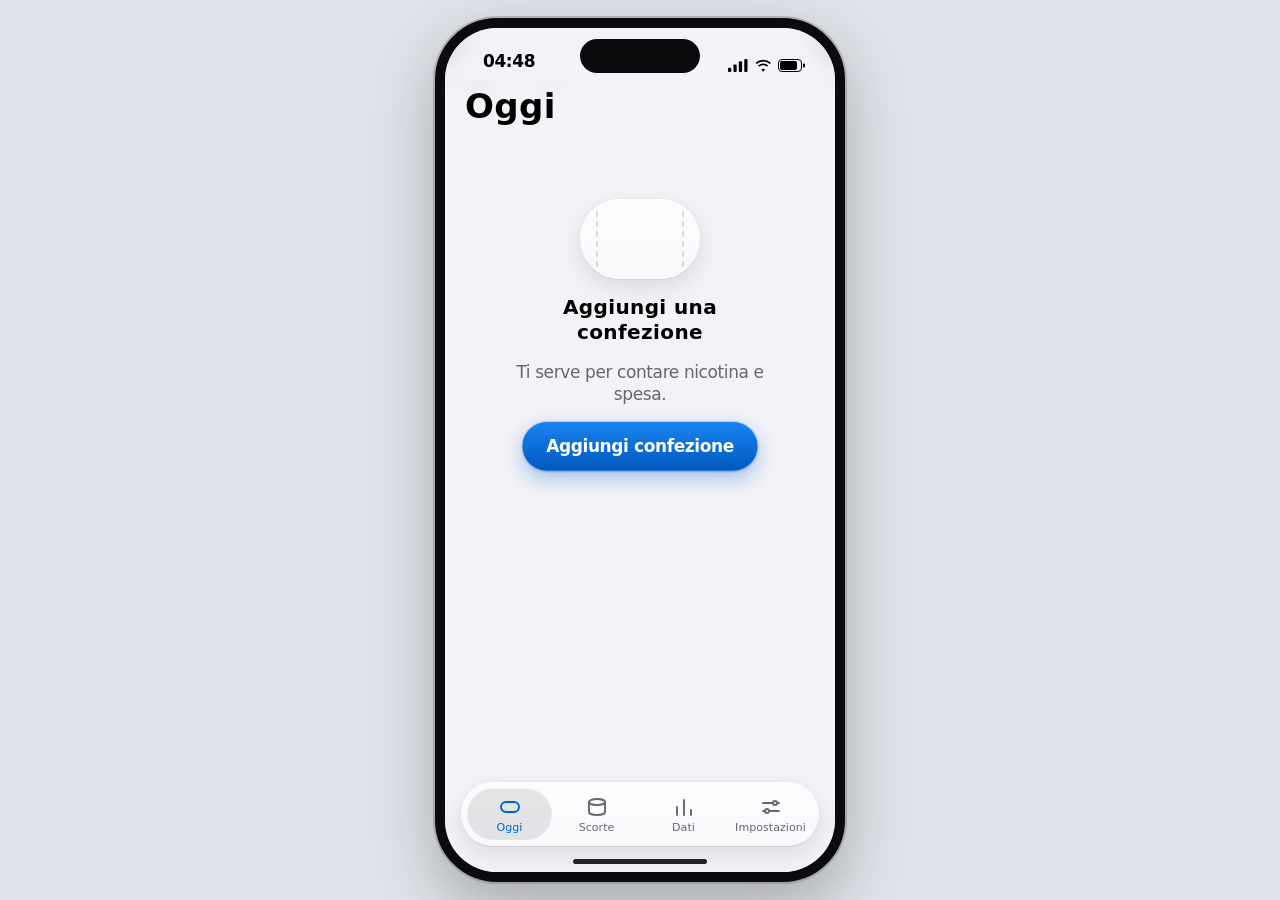
==== index.html @ 6a6a941c "Snus Tracker 1.0: PWA e server delle notifiche Co-Authored-By: Claude Opus 5.5 <noreply@anthropic.co" ====
<!DOCTYPE html>
<html lang="it">
<head>
<meta charset="utf-8">
<meta name="viewport" content="width=device-width,initial-scale=1,viewport-fit=cover">
<title>Snus Tracker</title>
<meta name="description" content="Tieni il conto di bustine, nicotina e spesa.">
<meta name="theme-color" content="#f2f2f7">
<meta name="apple-mobile-web-app-capable" content="yes">
<meta name="mobile-web-app-capable" content="yes">
<meta name="apple-mobile-web-app-status-bar-style" content="black-translucent">
<meta name="apple-mobile-web-app-title" content="Snus Tracker">
<meta name="format-detection" content="telephone=no">
<link rel="manifest" href="manifest.webmanifest">
<link rel="icon" href="icons/icon-192.png" type="image/png">
<link rel="apple-touch-icon" href="icons/icon-180.png">
<style>
/* Snus Tracker — prototipo in stile iOS con Liquid Glass.
   Il vetro (sfocatura + riflesso) è riservato a controlli e navigazione; i contenuti stanno su superfici piene, come nelle app di sistema. */
:root{
  --bg:#f2f2f7;--surface:#ffffff;--ink:#000000;--ink-muted:#66666d;--sep:rgba(60,60,67,.16);--fill:rgba(120,120,128,.16);
  --tint:#007aff;--tint-text:#0062cc;--tint-soft:rgba(0,122,255,.12);
  --c-wait:#007aff;--c-active:#d35f00;--c-ready:#34c759;--on-ready:#0a2a12;
  --alert:#d70015;--alert-soft:rgba(215,0,21,.10);
  --data:#007aff;--scrim:rgba(0,0,0,.28);
  --glass-a:rgba(255,255,255,.80);--glass-b:rgba(255,255,255,.52);
  --glass-edge:inset 0 0 0 .5px rgba(255,255,255,.7),inset 0 1px 0 rgba(255,255,255,.95);
  --glass-shadow:0 0 0 .5px rgba(0,0,0,.06),0 1px 2px rgba(0,0,0,.06),0 8px 24px rgba(0,0,0,.10);
  --glass-strong-a:rgba(255,255,255,.86);--glass-strong-b:rgba(255,255,255,.70);
  --lens:rgba(120,120,128,.18);
  --stage:#dfe2e8;--bezel:#0b0b0e;
  --space-1:4px;--space-2:8px;--space-3:12px;--space-4:16px;--space-5:24px;--space-6:32px;--space-7:48px;
  --touch-min:44px;--control-height:50px;
  --font-sans:-apple-system,BlinkMacSystemFont,"SF Pro Text","SF Pro Display",system-ui,"Helvetica Neue",Arial,sans-serif;
  --status:54px;--tab-bottom:26px;--tabspace:112px;
  color-scheme:light;
}
@media (prefers-color-scheme: dark){
  :root:not([data-theme="light"]){
    --bg:#000000;--surface:#1c1c1e;--ink:#ffffff;--ink-muted:#a1a1a8;--sep:rgba(84,84,88,.6);--fill:rgba(120,120,128,.32);
    --tint:#0a84ff;--tint-text:#409cff;--tint-soft:rgba(10,132,255,.22);
    --c-wait:#0a84ff;--c-active:#ff9f0a;--c-ready:#30d158;--on-ready:#06210d;
    --alert:#ff6961;--alert-soft:rgba(255,105,97,.16);
    --data:#0a84ff;--scrim:rgba(0,0,0,.5);
    --glass-a:rgba(120,120,128,.40);--glass-b:rgba(70,70,76,.34);
    --glass-edge:inset 0 0 0 .5px rgba(255,255,255,.20),inset 0 1px 0 rgba(255,255,255,.30);
    --glass-shadow:0 0 0 .5px rgba(0,0,0,.4),0 8px 24px rgba(0,0,0,.5);
    --glass-strong-a:rgba(60,60,64,.82);--glass-strong-b:rgba(44,44,48,.74);
    --lens:rgba(255,255,255,.16);
    --stage:#0a0a0d;
    color-scheme:dark;
  }
}
:root[data-theme="dark"]{
  --bg:#000000;--surface:#1c1c1e;--ink:#ffffff;--ink-muted:#a1a1a8;--sep:rgba(84,84,88,.6);--fill:rgba(120,120,128,.32);
  --tint:#0a84ff;--tint-text:#409cff;--tint-soft:rgba(10,132,255,.22);
  --c-wait:#0a84ff;--c-active:#ff9f0a;--c-ready:#30d158;--on-ready:#06210d;
  --alert:#ff6961;--alert-soft:rgba(255,105,97,.16);
  --data:#0a84ff;--scrim:rgba(0,0,0,.5);
  --glass-a:rgba(120,120,128,.40);--glass-b:rgba(70,70,76,.34);
  --glass-edge:inset 0 0 0 .5px rgba(255,255,255,.20),inset 0 1px 0 rgba(255,255,255,.30);
  --glass-shadow:0 0 0 .5px rgba(0,0,0,.4),0 8px 24px rgba(0,0,0,.5);
  --glass-strong-a:rgba(60,60,64,.82);--glass-strong-b:rgba(44,44,48,.74);
  --lens:rgba(255,255,255,.16);
  --stage:#0a0a0d;
  color-scheme:dark;
}
*,*::before,*::after{box-sizing:border-box}
html,body{height:100%}
body{margin:0;background:var(--stage);color:var(--ink);font-family:var(--font-sans);-webkit-font-smoothing:antialiased;overflow:hidden}
button{font-family:inherit;color:inherit}
h1,h2,h3,p,ul{margin:0}
ul{padding:0;list-style:none}
:focus-visible{outline:3px solid var(--tint);outline-offset:2px}
.num,.text-timer,.text-figure{font-variant-numeric:tabular-nums}
.muted{color:var(--ink-muted)}

/* tipografia (stili di testo iOS) */
.large-title{font-size:34px;line-height:41px;font-weight:700;letter-spacing:.37px}
.unit{font-size:.55em;font-weight:600;color:var(--ink-muted);letter-spacing:0}
.ds-tile .text-title{white-space:nowrap}
.text-title{font-size:28px;line-height:34px;font-weight:700;letter-spacing:.36px}
.text-heading{font-size:20px;line-height:25px;font-weight:600;letter-spacing:.38px}
.text-body{font-size:17px;line-height:22px;font-weight:400;letter-spacing:-.4px}
.text-body-strong{font-size:17px;line-height:22px;font-weight:600;letter-spacing:-.4px}
.text-button{font-size:17px;line-height:22px;font-weight:600;letter-spacing:-.4px}
.text-detail{font-size:15px;line-height:20px;font-weight:400;letter-spacing:-.24px}
.text-label{font-size:13px;line-height:18px;font-weight:400;letter-spacing:-.08px}
.text-timer{font-size:64px;line-height:68px;font-weight:300;letter-spacing:-1px}
.ds-icon{width:24px;height:24px;fill:none;stroke:currentColor;stroke-width:1.9;stroke-linecap:round;stroke-linejoin:round;flex:none}

/* vetro: sfocatura dello sfondo, riflesso sul bordo e ombra morbida */
.ds-button--secondary,.ds-button--danger,.ds-tabbar,.ds-stepper button,.toast,.ds-notif,.ds-sheet{
  background:linear-gradient(180deg,var(--glass-a),var(--glass-b));
  -webkit-backdrop-filter:blur(22px) saturate(180%);backdrop-filter:blur(22px) saturate(180%);
  box-shadow:var(--glass-edge),var(--glass-shadow);
}

/* scena e cornice */
.stage{height:100%;display:flex;align-items:center;justify-content:center;gap:48px;padding-block:16px;padding-left:max(16px,env(safe-area-inset-left,0px));padding-right:max(16px,env(safe-area-inset-right,0px))}
.fit{width:calc(410px * var(--fit,1));height:calc(864px * var(--fit,1));flex:none}
.device{position:relative;width:410px;height:864px;border:10px solid var(--bezel);border-radius:62px;background:var(--bezel);transform:scale(var(--fit,1));transform-origin:top left;box-shadow:0 0 0 2px rgba(120,120,128,.4),0 24px 60px rgba(0,0,0,.25)}
.island{position:absolute;top:11px;left:50%;width:120px;height:34px;margin-left:-60px;border-radius:999px;background:var(--bezel);z-index:8}
.screen{position:relative;width:100%;height:100%;border-radius:52px;overflow:hidden;background:var(--bg)}
.scene{position:absolute;inset:0;z-index:0;pointer-events:none;overflow:hidden}
.scene svg{display:block;width:100%;height:100%}
:root[data-theme="dark"] .scene svg{filter:brightness(.62) saturate(.9)}
@media (prefers-color-scheme: dark){:root:not([data-theme="light"]) .scene svg{filter:brightness(.62) saturate(.9)}}
#screen[data-scene="0"] .scene{display:none}
#screen[data-scene="1"]{background:linear-gradient(180deg,var(--s-bg),var(--s-bg2))}
#screen[data-scene="1"] .tabfade{display:none}
#screen{--s-bg:var(--sl-bg);--s-bg2:var(--sl-bg2);--s-lid:var(--sl-lid);--s-lidhi:var(--sl-lidhi);--s-wall:var(--sl-wall);--s-wallhi:var(--sl-wallhi);--s-edge:var(--sl-edge);--s-ink:var(--sl-ink);--s-pouch:var(--sl-pouch);--s-pouchlo:var(--sl-pouchlo);--s-shadow:var(--sl-shadow);--s-fx1:var(--sl-fx1);--s-fx2:var(--sl-fx2);--s-fx3:var(--sl-fx3);--s-fx4:var(--sl-fx4)}
:root[data-theme="dark"] #screen{--s-bg:var(--sd-bg);--s-bg2:var(--sd-bg2);--s-lid:var(--sd-lid);--s-lidhi:var(--sd-lidhi);--s-wall:var(--sd-wall);--s-wallhi:var(--sd-wallhi);--s-edge:var(--sd-edge);--s-ink:var(--sd-ink);--s-pouch:var(--sd-pouch);--s-pouchlo:var(--sd-pouchlo);--s-shadow:var(--sd-shadow);--s-fx1:var(--sd-fx1);--s-fx2:var(--sd-fx2);--s-fx3:var(--sd-fx3);--s-fx4:var(--sd-fx4)}
@media (prefers-color-scheme: dark){:root:not([data-theme="light"]) #screen{--s-bg:var(--sd-bg);--s-bg2:var(--sd-bg2);--s-lid:var(--sd-lid);--s-lidhi:var(--sd-lidhi);--s-wall:var(--sd-wall);--s-wallhi:var(--sd-wallhi);--s-edge:var(--sd-edge);--s-ink:var(--sd-ink);--s-pouch:var(--sd-pouch);--s-pouchlo:var(--sd-pouchlo);--s-shadow:var(--sd-shadow);--s-fx1:var(--sd-fx1);--s-fx2:var(--sd-fx2);--s-fx3:var(--sd-fx3);--s-fx4:var(--sd-fx4)}}
#screen[data-scene="1"] .oggi__count--pack{text-shadow:0 0 10px var(--s-bg),0 0 3px var(--s-bg)}
/* barra delle schede sopra lo sfondo illustrato: vetro più pieno e etichette scure */
#screen[data-scene="1"] .ds-tabbar{background:linear-gradient(180deg,var(--glass-strong-a),var(--glass-strong-b));-webkit-backdrop-filter:blur(30px) saturate(160%);backdrop-filter:blur(30px) saturate(160%)}
#screen[data-scene="1"] .ds-tab:not([aria-current="page"]){color:var(--ink);font-weight:600}
.status{position:absolute;top:0;left:0;right:0;height:var(--status);z-index:3;display:flex;align-items:flex-end;justify-content:space-between;padding:0 30px 10px 38px;color:var(--ink);pointer-events:none}
.status::before{content:"";position:absolute;inset:0 0 -14px 0;z-index:-1;background:linear-gradient(var(--bg),color-mix(in srgb,var(--bg) 70%,transparent) 65%,transparent);-webkit-backdrop-filter:blur(10px);backdrop-filter:blur(10px);-webkit-mask-image:linear-gradient(#000 70%,transparent);mask-image:linear-gradient(#000 70%,transparent)}
.status__icons{display:flex;gap:6px;align-items:center}
.status__icons svg{height:13px;width:auto;fill:currentColor}
.view{position:absolute;inset:0;overflow-y:auto;overscroll-behavior:contain;scrollbar-width:none;padding-top:var(--status);padding-bottom:var(--tabspace)}
.view::-webkit-scrollbar{display:none}
.home-ind{position:absolute;bottom:8px;left:50%;width:134px;height:5px;margin-left:-67px;border-radius:999px;background:var(--ink);opacity:.85;z-index:7;pointer-events:none}

/* pannello del prototipo (solo schermi larghi) */
.panel{width:300px;display:flex;flex-direction:column;gap:var(--space-5);color:var(--ink)}
.panel h2{font-size:20px;line-height:25px;font-weight:600}
.panel__group{display:flex;flex-direction:column;gap:var(--space-2)}
.panel__jumps{display:flex;gap:var(--space-2);flex-wrap:wrap}
.panel .ds-button{min-height:var(--touch-min);padding:0 var(--space-4)}

/* oggi */
.oggi{display:flex;flex-direction:column;min-height:100%;padding:var(--space-1) 20px var(--space-3);gap:var(--space-5)}
.oggi__pouch{display:flex;justify-content:center;align-items:center;flex:1;margin-top:0}
.packcan{position:relative;display:block;width:min(100%,288px);aspect-ratio:1;padding:0;border:0;background:none;cursor:pointer;-webkit-tap-highlight-color:transparent;color:var(--ink)}
.packcan svg{display:block;width:100%;height:100%;overflow:visible;transition:transform .18s ease}
.packcan:active svg{transform:scale(.97)}
.packcan:focus-visible{outline:3px solid var(--accent,#0a84ff);outline-offset:6px;border-radius:24px}
.packcan.is-new{animation:pk .5s ease-out}
.packcan__chev-unused{position:absolute;right:10px;bottom:14px;width:36px;height:36px;border-radius:50%;display:grid;place-items:center;background:color-mix(in srgb,var(--surface) 78%,transparent);-webkit-backdrop-filter:blur(14px);backdrop-filter:blur(14px);box-shadow:0 2px 10px rgba(0,0,0,.18),inset 0 0 0 .5px rgba(255,255,255,.6);color:var(--ink)}
.packcan__chev .ds-icon{width:18px;height:18px;transform:rotate(90deg)}
.oggi__info{display:flex;flex-direction:column;align-items:center;gap:0;text-align:center}
.oggi__actions{display:flex;flex-direction:column;align-items:center;gap:var(--space-3);margin-top:auto}
.oggi__actions .ds-button--block{width:100%}
.page__head .large-title{flex:none}
.oggi__count{display:inline-flex;align-items:center;gap:var(--space-1);min-height:var(--touch-min);padding:0 var(--space-3);border:0;border-radius:999px;background:transparent;color:var(--ink-muted);cursor:pointer;-webkit-tap-highlight-color:transparent}
.oggi__count:active{background:var(--fill)}
.mini{position:relative;flex:none;width:52px;height:52px;display:grid;place-items:center;padding:0;border:0;border-radius:50%;background:transparent;color:var(--ink);cursor:pointer;-webkit-tap-highlight-color:transparent}
.mini svg{position:absolute;inset:0;width:100%;height:100%}
.mini__track{fill:none;stroke:var(--fill);stroke-width:4}
.mini__arc{fill:none;stroke:var(--ink-muted);stroke-width:4;stroke-linecap:round}
.mini__n{position:relative;font-size:13px;line-height:16px;font-weight:600;letter-spacing:-.2px}
.mini__n--s{font-size:11px;letter-spacing:-.3px}
.mini:active{background:var(--fill)}
.oggi__count--pack{color:var(--ink)}
.oggi__count--pack .ds-icon{color:var(--ink-muted)}
.oggi__count--pack.is-new{animation:pk .5s ease-out}
@keyframes pk{from{opacity:0;transform:translateY(5px)}to{opacity:1;transform:none}}
.oggi__count .ds-icon{width:16px;height:16px}
.ds-stock{position:relative}
.ds-stock__main{padding-right:60px}
.ds-stock__more{position:absolute;top:var(--space-2);right:var(--space-2);width:44px;height:44px;display:grid;place-items:center;border:0;border-radius:50%;background:transparent;color:var(--ink-muted);cursor:pointer;-webkit-tap-highlight-color:transparent}
.ds-stock__more:active{background:var(--fill)}
.entries{list-style:none;margin:0 0 var(--space-2);padding:0;background:var(--surface);border-radius:18px;overflow:hidden}
.swipe{position:relative;overflow:hidden;border-top:.5px solid var(--sep)}
.swipe:first-child{border-top:0}
.swipe__row{position:relative;display:flex;align-items:center;gap:var(--space-3);min-height:56px;padding:0 var(--space-4);background:var(--surface);touch-action:pan-y;-webkit-user-select:none;user-select:none}
.swipe.sw .swipe__act,.swipe:focus-within .swipe__act{opacity:1}
.swipe:focus-within .swipe__row{transform:translateX(-88px);transition:transform .22s ease-out}
.swipe__act{opacity:0;position:absolute;top:0;right:0;bottom:0;width:88px;display:grid;place-items:center;border:0;background:#c8102e;color:#fff;cursor:pointer}
.entry__t{width:48px;flex:none;color:var(--ink-muted)}
.entry__n{flex:1;min-width:0;overflow:hidden;text-overflow:ellipsis;white-space:nowrap}
.entry__mg{flex:none}
.ds-list{background:var(--surface);border-radius:18px;overflow:hidden;margin-bottom:var(--space-2)}
.ds-list__row{display:flex;align-items:center;gap:var(--space-3);width:100%;min-height:64px;padding:var(--space-2) var(--space-4);border:0;background:transparent;color:var(--ink);text-align:left;cursor:pointer;-webkit-tap-highlight-color:transparent}
.ds-list__row + .ds-list__row{border-top:.5px solid var(--sep)}
.ds-list__row:active{background:var(--fill)}
.ds-list__text{flex:1;min-width:0;display:flex;flex-direction:column}
.ds-list__side{flex:none;color:var(--ink-muted)}
.ds-list__check{flex:none;width:24px;height:24px;color:var(--tint)}
.ds-list__check .ds-icon{stroke-width:2.6}
.ds-sheet .ds-list,.ds-sheet .entries{margin-left:calc(var(--space-3) * -1);margin-right:calc(var(--space-3) * -1)}
.oggi__count--pack .ds-icon{flex:none}
.ds-sheet__title + .ds-list{margin-top:var(--space-3)}
.ds-list__add{min-height:56px;color:var(--tint-text);justify-content:center}
.ds-sheet__grab{position:relative}
.ds-sheet__grab::before{content:"";position:absolute;inset:-14px -60px}
.ds-sheet__grab,.ds-sheet__title,.addpage__head{touch-action:none}
.addpage__grab{margin:0 auto}
.sheet-close{position:absolute;width:1px;height:1px;margin:-1px;padding:0;overflow:hidden;clip:rect(0 0 0 0);white-space:nowrap;border:0;background:transparent}
.sheet-close:focus{position:static;display:block;width:auto;height:auto;margin:var(--space-3) auto 0;padding:0 var(--space-5);min-height:var(--touch-min);clip:auto;overflow:visible;background:var(--fill);border-radius:999px;color:var(--tint-text);cursor:pointer}
.tabfade{position:absolute;left:0;right:0;bottom:0;height:calc(var(--tab-bottom) + 78px);background:linear-gradient(180deg,transparent,var(--bg) 70%);pointer-events:none;z-index:3}
.oggi__note{display:flex;flex-direction:column;align-items:center;gap:var(--space-2);text-align:center;color:var(--ink-muted)}

/* pagine */
.page{display:flex;flex-direction:column;gap:var(--space-4);padding:var(--space-1) 20px var(--space-4)}
.page__head{display:flex;align-items:center;justify-content:space-between;gap:var(--space-3);min-height:var(--touch-min)}
.page__list{display:flex;flex-direction:column;gap:var(--space-3)}

/* RingTimer */
.ds-ring{position:relative;width:min(100%,288px);aspect-ratio:1;color:var(--ink);--fill:var(--c-active)}
.ds-ring svg{display:block;width:100%;height:100%;overflow:visible}
.ds-ring--wait{--fill:var(--c-wait)}
.ds-ring--active{--fill:var(--c-active)}
.ds-ring--ready{--fill:var(--c-ready)}
.ds-ring__disc{fill:var(--surface);filter:drop-shadow(0 1px 1px rgba(0,0,0,.06)) drop-shadow(0 10px 22px rgba(0,0,0,.12))}
.ds-ring--ready .ds-ring__disc{fill:url(#gReady)}
.ds-ring__shine{fill:url(#gShine);opacity:var(--shine,.3);pointer-events:none}
:root[data-theme="dark"] .ds-ring{--shine:.1}
:root[data-theme="dark"] .ds-ring--wait,:root[data-theme="dark"] .ds-ring--active{--shine:0}
@media (prefers-color-scheme: dark){:root:not([data-theme="light"]) .ds-ring{--shine:.1}:root:not([data-theme="light"]) .ds-ring--wait,:root:not([data-theme="light"]) .ds-ring--active{--shine:0}}
.ds-ring__track{fill:none;stroke:var(--fill);stroke-opacity:.2;stroke-width:14}
.ds-ring__arc-o{display:none}
.ds-ring__arc{fill:none;stroke:var(--fill);stroke-width:14;stroke-linecap:round}
.ds-ring__content{position:absolute;inset:0;display:flex;flex-direction:column;align-items:center;justify-content:center;gap:var(--space-1);text-align:center;color:var(--ink)}
.ds-ring__content [data-l]{color:var(--ink-muted)}
.ds-ring--ready .ds-ring__content{color:var(--on-ready)}
.ds-ring--ready .ds-ring__content [data-l]{color:var(--on-ready)}
.ds-ring .text-timer{font-size:56px;line-height:60px}
.ds-ring--ready .text-timer{font-weight:600;letter-spacing:-.5px}

/* capsula vuota (stati vuoti) */
.ds-pouch{--level:0;position:relative;width:120px;aspect-ratio:3 / 2;border-radius:40px;background:linear-gradient(180deg,var(--glass-a),var(--glass-b));box-shadow:var(--glass-edge),var(--glass-shadow);overflow:hidden}
.ds-pouch__seam{position:absolute;top:var(--space-3);bottom:var(--space-3);width:0;border-left:2px dashed var(--sep)}
.ds-pouch__seam--l{left:var(--space-4)}
.ds-pouch__seam--r{right:var(--space-4)}

/* pulsanti: capsule. Primario = vetro colorato, secondario = vetro neutro, annulla = vetro con testo rosso */
.ds-button{display:inline-flex;align-items:center;justify-content:center;gap:var(--space-2);min-height:var(--control-height);min-width:var(--touch-min);padding:0 var(--space-5);border:0;border-radius:999px;cursor:pointer;-webkit-tap-highlight-color:transparent;transition:transform .15s,filter .15s}
.ds-button--primary{color:#fff;background:linear-gradient(180deg,#1a85f0,#0058c0);box-shadow:inset 0 0 0 .5px rgba(255,255,255,.35),inset 0 1px 0 rgba(255,255,255,.55),0 1px 2px rgba(0,60,140,.3),0 8px 20px rgba(0,98,204,.32)}
.ds-button--secondary{color:var(--tint-text)}
.ds-button--danger{color:var(--alert)}
.ds-button--quiet{background:transparent;color:var(--tint-text);padding:0 var(--space-3);min-height:var(--touch-min)}
.ds-button--block{display:flex;width:100%}
.ds-button--pill{min-height:var(--touch-min);padding:0 var(--space-4)}
.ds-button--pill:has(.ds-icon){padding-left:var(--space-3)}
.ds-button--pill .ds-icon{width:20px;height:20px;stroke-width:2.4}
.ds-button:active{transform:scale(.97);filter:brightness(.96)}
.ds-button:disabled{cursor:not-allowed;opacity:.45;transform:none}
.field-row{display:flex;align-items:center;justify-content:space-between;gap:var(--space-3)}

/* barra delle schede: capsula di vetro fluttuante, la scheda attiva ha una "lente" */
.ds-tabbar{position:absolute;left:16px;right:16px;bottom:var(--tab-bottom);z-index:4;display:flex;gap:2px;padding:6px;border-radius:999px}
.ds-tab{flex:1;display:flex;flex-direction:column;align-items:center;justify-content:center;gap:2px;min-height:52px;padding:4px 0;border:0;border-radius:999px;background:transparent;color:var(--ink-muted);cursor:pointer;-webkit-tap-highlight-color:transparent;font-size:11px;line-height:13px;font-weight:500;letter-spacing:.06px}
.ds-tab{position:relative}
.ds-tab__dot{position:absolute;top:7px;left:calc(50% + 10px);width:9px;height:9px;border-radius:50%;background:var(--tint);box-shadow:0 0 0 2px var(--bg)}
.ds-tab[aria-current="page"]{color:var(--tint-text);background:var(--lens);box-shadow:inset 0 0 0 .5px rgba(255,255,255,.35),inset 0 1px 0 rgba(255,255,255,.4)}

/* liste raggruppate */
.ds-ledger,.set-list,.form-group{background:var(--surface);border-radius:22px;overflow:hidden}
.ds-ledger__row{display:grid;grid-template-columns:1fr auto;gap:var(--space-1) var(--space-4);align-items:baseline;padding:var(--space-3) var(--space-4);border-top:.5px solid var(--sep)}
.ds-ledger__row:first-child{border-top:0}
.ds-ledger__value{text-align:right;font-variant-numeric:tabular-nums}
.ds-ledger__note{grid-column:1 / -1;color:var(--ink-muted)}
.ds-ledger__bar{grid-column:1 / -1;height:6px;border-radius:999px;background:var(--fill);overflow:hidden}
.ds-ledger__bar > span{display:block;height:100%;width:calc(var(--share) * 100%);background:var(--tint);border-radius:999px}
.set-row{display:flex;align-items:center;justify-content:space-between;gap:var(--space-4);padding:var(--space-3) var(--space-4);border-top:.5px solid var(--sep);min-height:var(--control-height)}
.set-row:first-child{border-top:0}
.set-row__text{display:flex;flex-direction:column;gap:2px;min-width:0}
.set-row--stack{flex-direction:column;align-items:stretch}

/* PackRow (scelta della confezione) */
.ds-pack{display:grid;grid-template-columns:1fr auto;gap:var(--space-1) var(--space-4);align-items:center;width:100%;min-height:var(--control-height);padding:var(--space-3) var(--space-4);background:var(--surface);border:0;border-radius:18px;color:var(--ink);text-align:left;cursor:pointer;box-shadow:inset 0 0 0 .5px var(--sep)}
.ds-pack[aria-checked="true"]{box-shadow:inset 0 0 0 2px var(--tint)}
.ds-pack__meta{grid-column:1;color:var(--ink-muted)}
.ds-pack__left{grid-column:2;grid-row:1 / span 2;text-align:right}
.ds-pack__left small{display:block;color:var(--ink-muted)}
.ds-pack__badge{grid-column:1;display:inline-flex;align-items:center;gap:var(--space-1);justify-self:start;padding:0 var(--space-3) 0 var(--space-2);min-height:22px;border-radius:999px;background:var(--tint-soft);color:var(--tint-text);font-weight:600}
.ds-pack__badge .ds-icon{width:14px;height:14px;stroke-width:2.8}

/* StockCard */
.ds-stock{background:var(--surface);border-radius:22px;color:var(--ink);box-shadow:inset 0 0 0 .5px var(--sep)}
.ds-stock[data-use="true"]{box-shadow:inset 0 0 0 2px var(--tint)}
.ds-stock--empty{opacity:.8}
.ds-stock__main{display:grid;gap:var(--space-1);width:100%;padding:var(--space-3) var(--space-4);border:0;background:transparent;color:inherit;text-align:left;cursor:pointer;border-radius:22px 22px 0 0}
.ds-stock__main:disabled{cursor:default}
.ds-stock--empty .ds-stock__main{color:var(--ink-muted)}
.ds-stock__meta{color:var(--ink-muted)}
.ds-stock__adj{display:flex;align-items:center;justify-content:space-between;gap:var(--space-3);padding:var(--space-2) var(--space-4) var(--space-3);border-top:.5px solid var(--sep)}

/* PresetCard */
.presets{display:grid;grid-template-columns:1fr 1fr;gap:var(--space-2)}
.ds-preset{display:flex;flex-direction:column;align-items:flex-start;gap:2px;min-width:0;padding:var(--space-3);background:var(--surface);border:0;border-radius:18px;color:var(--ink);text-align:left;cursor:pointer;box-shadow:inset 0 0 0 .5px var(--sep)}
.ds-preset[aria-checked="true"]{box-shadow:inset 0 0 0 2px var(--tint)}
.ds-preset__tag{color:var(--tint-text);font-weight:600}

/* moduli */
.form-item + .form-item{border-top:.5px solid var(--sep)}
.form-row{display:flex;align-items:center;justify-content:space-between;gap:var(--space-3);min-height:var(--control-height);padding:var(--space-2) var(--space-4)}
.form-row > label{flex:none}
.form-row > span{flex:1;min-width:0}
.form-input{flex:1;min-width:0;border:0;background:transparent;color:var(--ink);font:inherit;text-align:right;padding:var(--space-2) 0}
.form-input::placeholder{color:var(--ink-muted);opacity:.85}
.form-input:focus{outline:none}
.form-item:focus-within{background:var(--tint-soft)}
.form-foot{color:var(--ink-muted);padding:0 var(--space-4);margin-top:calc(var(--space-2) * -1)}
.ds-field__error{display:flex;align-items:flex-start;gap:var(--space-2);color:var(--alert);padding:0 var(--space-4) var(--space-3)}
.ds-field__error .ds-icon{width:18px;height:18px}
.is-error .form-row > label{color:var(--alert)}
.ds-field{display:flex;flex-direction:column;gap:var(--space-2)}
.form-sec-title{color:var(--ink-muted);padding:0 var(--space-4)}

/* controllo segmentato */
.ds-segmented{display:flex;gap:2px;padding:3px;border-radius:999px;background:var(--fill)}
.ds-segmented__opt{flex:1;min-height:34px;padding:0 var(--space-3);border:0;border-radius:999px;background:transparent;color:var(--ink);font:inherit;cursor:pointer;display:inline-flex;align-items:center;justify-content:center;gap:var(--space-2)}
.ds-segmented--sm .ds-segmented__opt{min-height:38px}
.ds-segmented__opt[aria-checked="true"]{background:var(--surface);font-weight:600;box-shadow:0 0 0 .5px rgba(0,0,0,.06),0 2px 6px rgba(0,0,0,.14)}
:root[data-theme="dark"] .ds-segmented__opt[aria-checked="true"]{background:#636366}
@media (prefers-color-scheme: dark){:root:not([data-theme="light"]) .ds-segmented__opt[aria-checked="true"]{background:#636366}}
.dash-seg{width:176px;flex:none}

/* stepper (− n +) */
.ds-stepper{display:inline-flex;align-items:center;gap:var(--space-2);flex:none}
.ds-stepper button{width:var(--touch-min);height:var(--touch-min);display:grid;place-items:center;border:0;border-radius:50%;color:var(--tint-text);cursor:pointer;padding:0;-webkit-tap-highlight-color:transparent}
.ds-stepper button:active{transform:scale(.94)}
.ds-stepper button:disabled{opacity:.4;cursor:not-allowed}
.ds-stepper output{min-width:44px;text-align:center}

/* interruttore iOS */
.ds-switch{position:relative;width:51px;height:31px;flex:none;padding:0;border:0;border-radius:999px;background:var(--fill);cursor:pointer;transition:background .2s}
.ds-switch::before{content:"";position:absolute;inset:-8px -4px}
.ds-switch::after{content:"";position:absolute;top:2px;left:2px;width:27px;height:27px;border-radius:50%;background:#fff;box-shadow:0 2px 4px rgba(0,0,0,.25);transition:transform .2s}
.ds-switch[aria-checked="true"]{background:var(--c-ready)}
.ds-switch[aria-checked="true"]::after{transform:translateX(20px)}

/* dashboard */
.tiles{display:grid;grid-template-columns:1fr 1fr;gap:var(--space-3)}
.ds-tile{display:flex;flex-direction:column;align-items:flex-start;gap:2px;min-width:0;padding:var(--space-3) var(--space-4);background:var(--surface);border:0;border-radius:22px;color:var(--ink);text-align:left;cursor:pointer;box-shadow:inset 0 0 0 .5px var(--sep)}
.ds-tile[aria-checked="true"]{box-shadow:inset 0 0 0 2px var(--tint)}
.ds-tile__label,.ds-tile__sub{color:var(--ink-muted)}
.ds-tile__label{font-weight:600}
.ds-chart{display:flex;flex-direction:column;gap:var(--space-2);padding:var(--space-4);background:var(--surface);border-radius:22px}
.ds-chart__head{display:flex;align-items:baseline;justify-content:space-between;gap:var(--space-3)}
.ds-chart__body{display:flex;gap:var(--space-2);margin-top:var(--space-3)}
.ds-chart__axis{position:relative;flex:none;width:40px;height:160px;color:var(--ink-muted)}
.ds-chart__axis span{position:absolute;right:0;transform:translateY(-50%);white-space:nowrap}
.ds-chart__main{flex:1;min-width:0}
.ds-chart__plot{position:relative;height:160px;border-bottom:.5px solid var(--ink-muted);touch-action:pan-y;cursor:pointer;-webkit-user-select:none;user-select:none}
.ds-chart__grid{position:absolute;left:0;right:0;height:0;border-top:.5px dashed var(--sep);pointer-events:none}
.ds-chart__goal{position:absolute;left:0;right:0;height:0;border-top:1.5px dashed var(--ink-muted);pointer-events:none;z-index:1}
.ds-chart__goal span{position:absolute;right:0;bottom:2px;padding:0 var(--space-1);background:var(--surface);color:var(--ink-muted)}
.ds-chart__bars{position:absolute;inset:0;display:flex;align-items:flex-end;gap:2px}
.ds-chart--tot .ds-chart__bars{gap:var(--space-3)}
.ds-chart__bar{flex:1;min-width:0;height:0;background:var(--data);border-radius:3px 3px 0 0;opacity:.72}
.ds-chart--tot .ds-chart__bar{border-radius:7px 7px 0 0}
.ds-chart__bar.is-sel{opacity:1}
.ds-chart__x{position:relative;height:20px;margin-top:var(--space-1);color:var(--ink-muted)}
.ds-chart__x span{position:absolute;top:0;transform:translateX(-50%);white-space:nowrap}

/* fogli (vetro) */
.overlay{position:absolute;inset:0;z-index:6}
.ds-scrim{position:absolute;inset:0;display:flex;align-items:flex-end;justify-content:center;background:var(--scrim)}
.ds-sheet{width:calc(100% - 16px);margin:0 8px 8px;padding:var(--space-3) var(--space-5) var(--space-5);background:linear-gradient(180deg,var(--glass-strong-a),var(--glass-strong-b));-webkit-backdrop-filter:blur(40px) saturate(180%);backdrop-filter:blur(40px) saturate(180%);border-radius:38px;color:var(--ink);max-height:92%;overflow:auto}
.ds-sheet__grab{width:36px;height:5px;margin:0 auto var(--space-4);border-radius:999px;background:var(--fill)}
.ds-sheet__title{margin:0 0 var(--space-2)}
.ds-sheet__title:focus{outline:none}
.ds-sheet__body{margin:0 0 var(--space-5);color:var(--ink-muted)}
.ds-sheet__actions{display:flex;flex-direction:column;gap:var(--space-3)}
.ds-sheet__list{display:flex;flex-direction:column;gap:var(--space-3);margin-bottom:var(--space-4)}
.ds-sheet .ds-button--secondary{background:var(--fill);box-shadow:none;-webkit-backdrop-filter:none;backdrop-filter:none}
.addpage{position:absolute;left:0;right:0;bottom:0;top:calc(var(--status) + 6px);background:var(--bg);overflow:auto;z-index:6;display:flex;flex-direction:column;gap:var(--space-4);padding:var(--space-4) 20px var(--space-6);border-radius:38px 38px 0 0;box-shadow:0 -8px 30px rgba(0,0,0,.18)}
.addpage > *{flex:none}
.addpage__head{display:flex;align-items:center;justify-content:center}
.addpage__head h2:focus{outline:none}

/* notifica e avviso (vetro) */
.banner-slot{position:absolute;left:10px;right:10px;top:calc(var(--status) + 6px);z-index:9;pointer-events:none}
.ds-notif{display:grid;grid-template-columns:auto 1fr auto;gap:var(--space-3);align-items:start;padding:var(--space-3) var(--space-4);border-radius:28px;color:var(--ink);pointer-events:auto;cursor:pointer;animation:drop .3s cubic-bezier(.2,.9,.3,1.1);-webkit-backdrop-filter:blur(30px) saturate(180%);backdrop-filter:blur(30px) saturate(180%)}
.ds-notif__icon{display:grid;place-items:center;width:40px;height:40px;border-radius:10px;background:linear-gradient(180deg,#5fe27f,#2fb454);color:#0a2a12}
.ds-notif__body{color:var(--ink-muted)}
@keyframes drop{from{transform:translateY(-24px) scale(.96);opacity:0}to{transform:none;opacity:1}}
.toast{position:absolute;left:50%;bottom:calc(var(--tabspace) + 8px);transform:translateX(-50%);z-index:9;padding:var(--space-3) var(--space-5);border-radius:999px;color:var(--ink);white-space:nowrap;pointer-events:none}

/* stati vuoti */
.ds-empty{display:flex;flex-direction:column;align-items:center;gap:var(--space-4);max-width:320px;margin:0 auto;padding:var(--space-7) var(--space-5);text-align:center}

@media (prefers-reduced-motion: reduce){
  .ds-button,.ds-switch,.ds-switch::after,.ds-notif,.oggi__count--pack{transition:none;animation:none}
  .ds-button:active,.ds-stepper button:active{transform:none}
}
@media (max-width:480px), (pointer:coarse){
  :root{--status:0px;--tab-bottom:12px;--tabspace:92px}
  .stage{padding:0;gap:0;display:block}
  .fit{width:100%;height:100%}
  .device{width:100%;height:100%;border:0;border-radius:0;background:transparent;transform:none;box-shadow:none}
  .island,.status,.home-ind,.panel{display:none}
  .screen{border-radius:0}
  .addpage{top:12px}
}
@media (min-width:481px) and (max-width:899px){.panel{display:none}}
/* vetro opaco con «Aumenta contrasto» (Safari non espone «Riduci trasparenza»): stessa forma, nessuna trasparenza */
@media (prefers-contrast: more){
  :is(.ds-button--secondary,.ds-button--danger,.ds-tabbar,.ds-stepper button,.toast,.ds-notif,.ds-sheet,.ds-pouch),#screen[data-scene="1"] .ds-tabbar{background:var(--surface);-webkit-backdrop-filter:none;backdrop-filter:none;box-shadow:inset 0 0 0 1px var(--ink-muted)}
  .ds-sheet .ds-button--secondary{background:var(--fill);box-shadow:none}
}

/* ---------- app installata ---------- */
.panel{display:none!important}
html,body{overscroll-behavior:none}
@media (max-width:480px), (pointer:coarse){
  :root{--status:env(safe-area-inset-top,0px);--tab-bottom:max(12px,calc(env(safe-area-inset-bottom,0px) - 6px));--tabspace:calc(84px + var(--tab-bottom))}
  body{background:var(--bg)}
  .status{display:flex;height:var(--status);padding:0}
  .status > *{display:none}
  .addpage{top:calc(env(safe-area-inset-top,0px) + 10px);padding-bottom:calc(var(--space-6) + env(safe-area-inset-bottom,0px))}
  .ds-sheet{margin-bottom:max(8px,env(safe-area-inset-bottom,0px))}
  .banner-slot{top:calc(env(safe-area-inset-top,0px) + 6px)}
}

</style>
</head>
<body>
<div class="stage">
  <div class="fit">
    <div class="device">
      <div class="island"></div>
      <div class="screen" id="screen" data-tab="oggi" data-phase="ready">
        <div class="scene" id="scene" aria-hidden="true"></div>
        <div class="status text-body-strong" aria-hidden="true">
          <span id="clock">20:43</span>
          <span class="status__icons">
            <svg viewBox="0 0 18 12"><rect x="0" y="8" width="3" height="4" rx="1"/><rect x="5" y="5" width="3" height="7" rx="1"/><rect x="10" y="2" width="3" height="10" rx="1"/><rect x="15" y="0" width="3" height="12" rx="1"/></svg>
            <svg viewBox="0 0 17 12"><path d="M8.5 2.3c2.3 0 4.4.9 6 2.4l1.1-1.2A10.3 10.3 0 0 0 8.5.6 10.3 10.3 0 0 0 1.4 3.5l1.1 1.2a8.6 8.6 0 0 1 6-2.4zm0 3.4c1.4 0 2.6.5 3.6 1.4l1.1-1.2a7.1 7.1 0 0 0-9.4 0l1.1 1.2c1-.9 2.2-1.4 3.6-1.4zm0 3.3c.7 0 1.3.3 1.8.7L8.5 11.7 6.7 9.700c.5-.4 1.100-.7 1.800-.7z"/></svg>
            <svg viewBox="0 0 27 13"><rect x=".5" y=".5" width="23" height="12" rx="3.5" fill="none" stroke="currentColor"/><rect x="2" y="2" width="17" height="9" rx="2"/><rect x="25" y="4.5" width="2" height="4" rx="1"/></svg>
          </span>
        </div>
        <main class="view" id="view"></main>
        <div class="tabfade" aria-hidden="true"></div>
        <nav class="ds-tabbar" id="tabs" aria-label="Sezioni"></nav>
        <div class="overlay" id="overlay" hidden></div>
        <div class="banner-slot" id="banner" aria-live="polite"></div>
        <div class="toast text-body-strong" id="toast" role="status" hidden></div>
      </div>
      <div class="home-ind"></div>
    </div>
  </div>
</div>

<script src="config.js?v=1.0.0"></script>
<script src="app.js?v=1.0.0"></script>
</body>
</html>
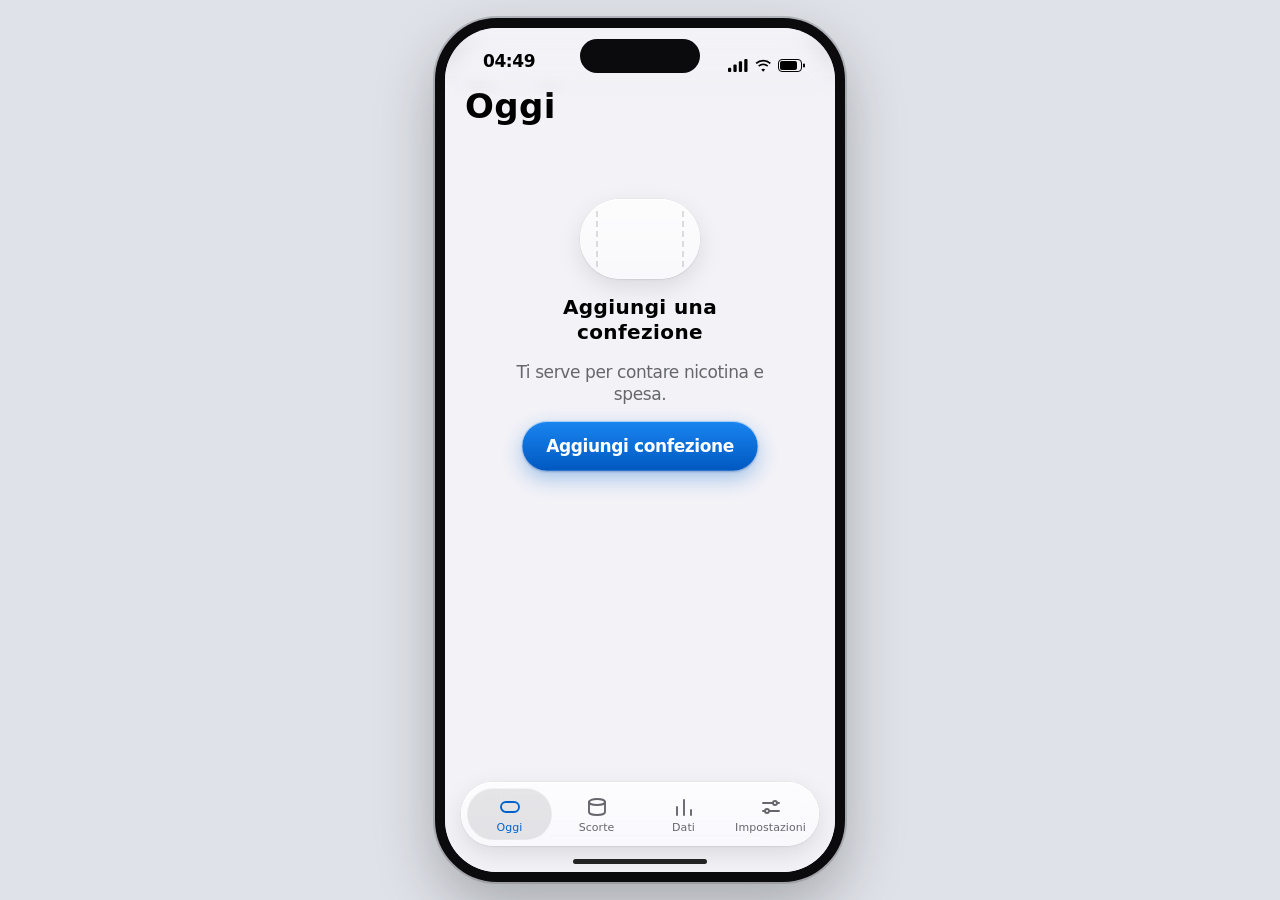
==== commit 13eeb86f: "1.1.0: nuovo logo (lattina, bustina e N) e barra di stato del colore dello sfondo Co-Authored-By: Cl" ====
--- a/index.html
+++ b/index.html
@@ -2,7 +2,7 @@
 <html lang="it">
 <head>
 <meta charset="utf-8">
-<meta name="viewport" content="width=device-width,initial-scale=1,viewport-fit=cover">
+<meta name="viewport" content="width=device-width,initial-scale=1,maximum-scale=1,user-scalable=no,viewport-fit=cover">
 <title>Snus Tracker</title>
 <meta name="description" content="Tieni il conto di bustine, nicotina e spesa.">
 <meta name="theme-color" content="#f2f2f7">
@@ -408,6 +408,17 @@
   .ds-sheet{margin-bottom:max(8px,env(safe-area-inset-bottom,0px))}
   .banner-slot{top:calc(env(safe-area-inset-top,0px) + 6px)}
 }
+/* iPhone installata: l'altezza al 100% esclude la barra di stato, quindi la scena si aggancia ai bordi reali dello schermo */
+@media (max-width:480px), (pointer:coarse){
+  html,body{height:var(--app-h,100%);overflow:hidden}
+  .stage{position:absolute;top:0;left:0;right:0;height:var(--app-h,100%)}
+  #screen[data-scene="1"] .status::before{background:linear-gradient(var(--s-bg),transparent)}
+  .status::before{inset:0;-webkit-backdrop-filter:none;backdrop-filter:none;background:linear-gradient(var(--bg) 60%,transparent);-webkit-mask-image:none;mask-image:none}
+}
+/* niente zoom con il doppio tocco: si comporta come un'app */
+html,body,*{touch-action:manipulation}
+.swipe__row{touch-action:pan-y}
+.ds-sheet__grab,.ds-sheet__title,.addpage__head{touch-action:none}
 
 </style>
 </head>
@@ -438,7 +449,7 @@
   </div>
 </div>
 
-<script src="config.js?v=1.0.0"></script>
-<script src="app.js?v=1.0.0"></script>
+<script src="config.js?v=1.1.0"></script>
+<script src="app.js?v=1.1.0"></script>
 </body>
 </html>
